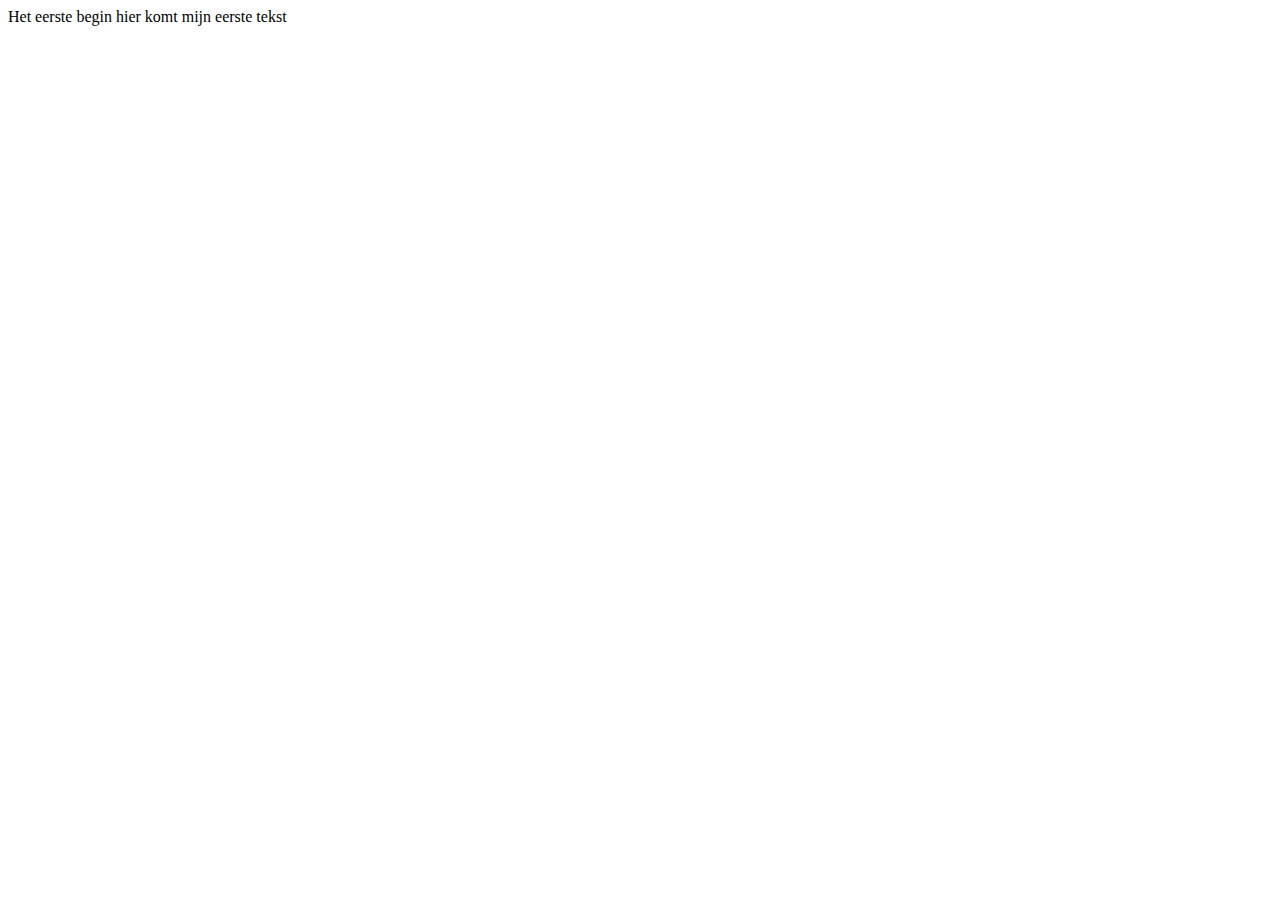
==== index.html @ f037afeb "sportcars" ====
<!DOCTYPE html> <!--dit is de homepage van mijn site-->
<html> <!--dit is het html-element-->
    <head>
        <meta charset="utf-8">
        <titel>Het eerste begin</titel>
    </head>
    <body>
        hier komt mijn eerste tekst
    </body>
</html>
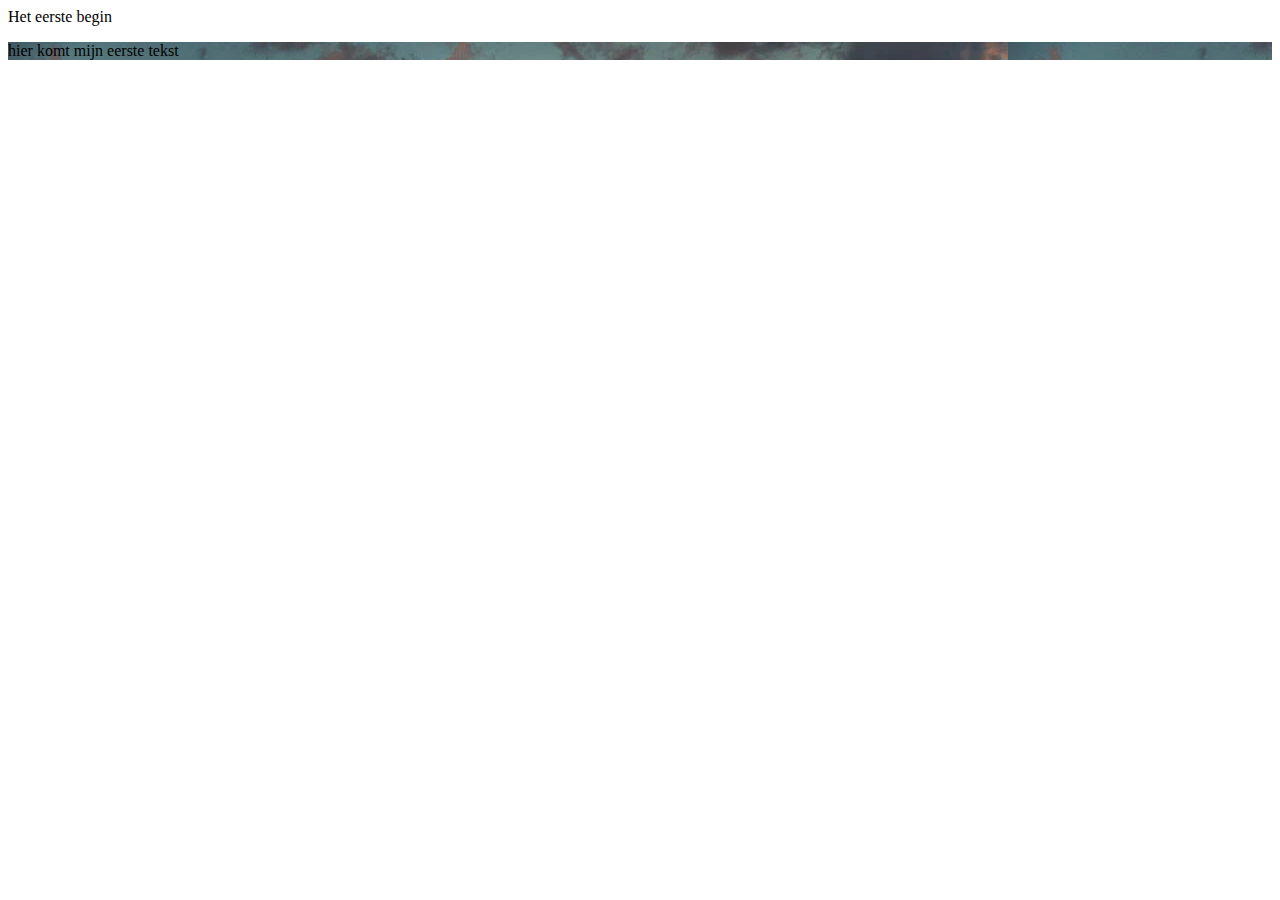
==== commit 3ded38fb: "Update index.html" ====
--- a/index.html
+++ b/index.html
@@ -6,7 +6,12 @@
         <titel>Het eerste begin</titel>
     </head>
     <body>
-        hier komt mijn eerste tekst
+        <div id="main "style="background-image: url('auto.webp');">
+
+        <p>
+            hier komt mijn eerste tekst
+        </p>
+        </div>
     </body>
 </html>
 
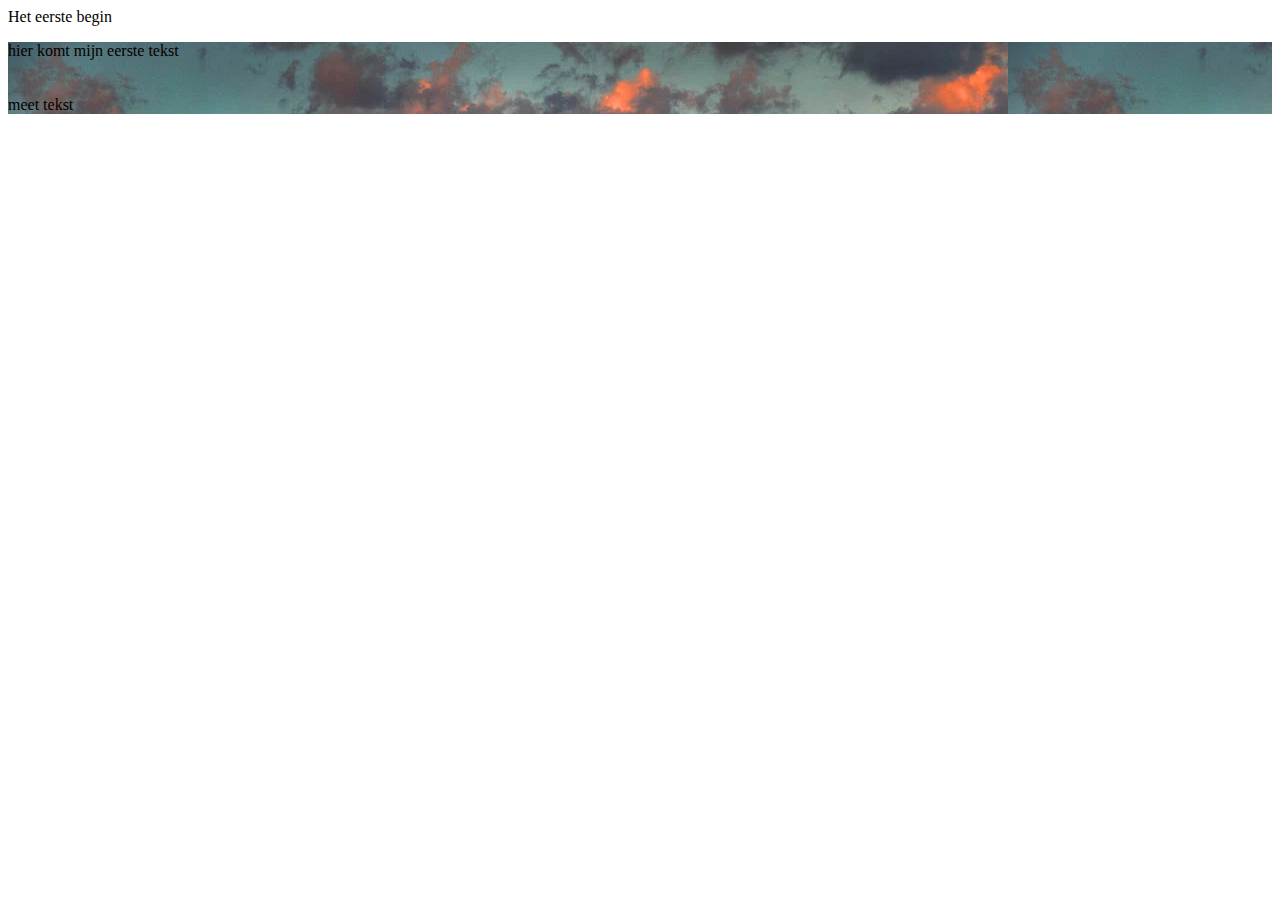
==== commit ed444468: "Update index.html" ====
--- a/index.html
+++ b/index.html
@@ -10,6 +10,10 @@
 
         <p>
             hier komt mijn eerste tekst
+        </br>
+        </br>
+        </br>
+            meet tekst
         </p>
         </div>
     </body>
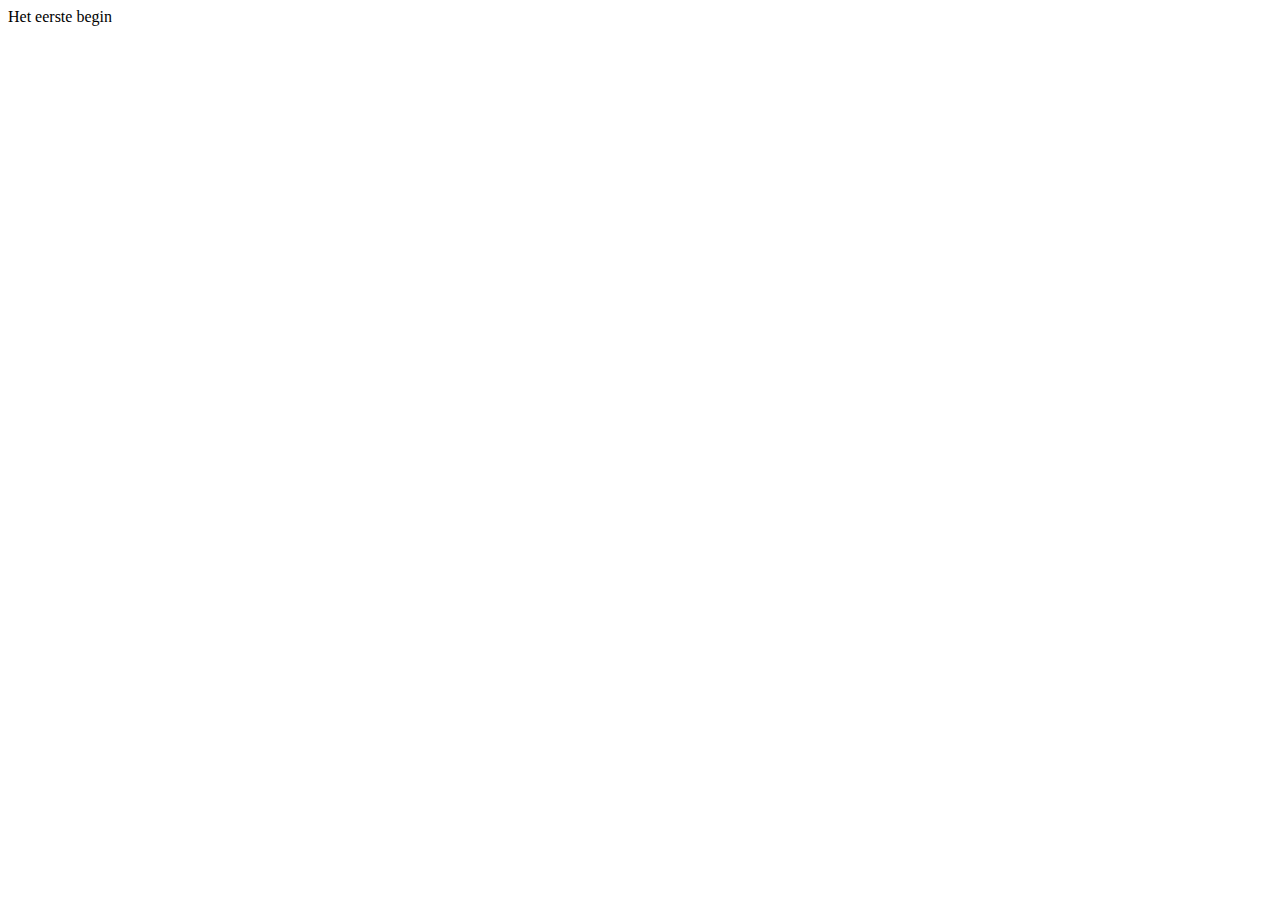
==== commit 2f9ef1c7: "Update index.html" ====
--- a/index.html
+++ b/index.html
@@ -5,9 +5,8 @@
         <meta charset="utf-8">
         <titel>Het eerste begin</titel>
     </head>
-    <body>
-        <div id="main "style="background-image: url('auto.webp');">
-
+    <body "style="background-image: url('auto.webp');">
+        <div id="main >
         <p>
             hier komt mijn eerste tekst
         </br>
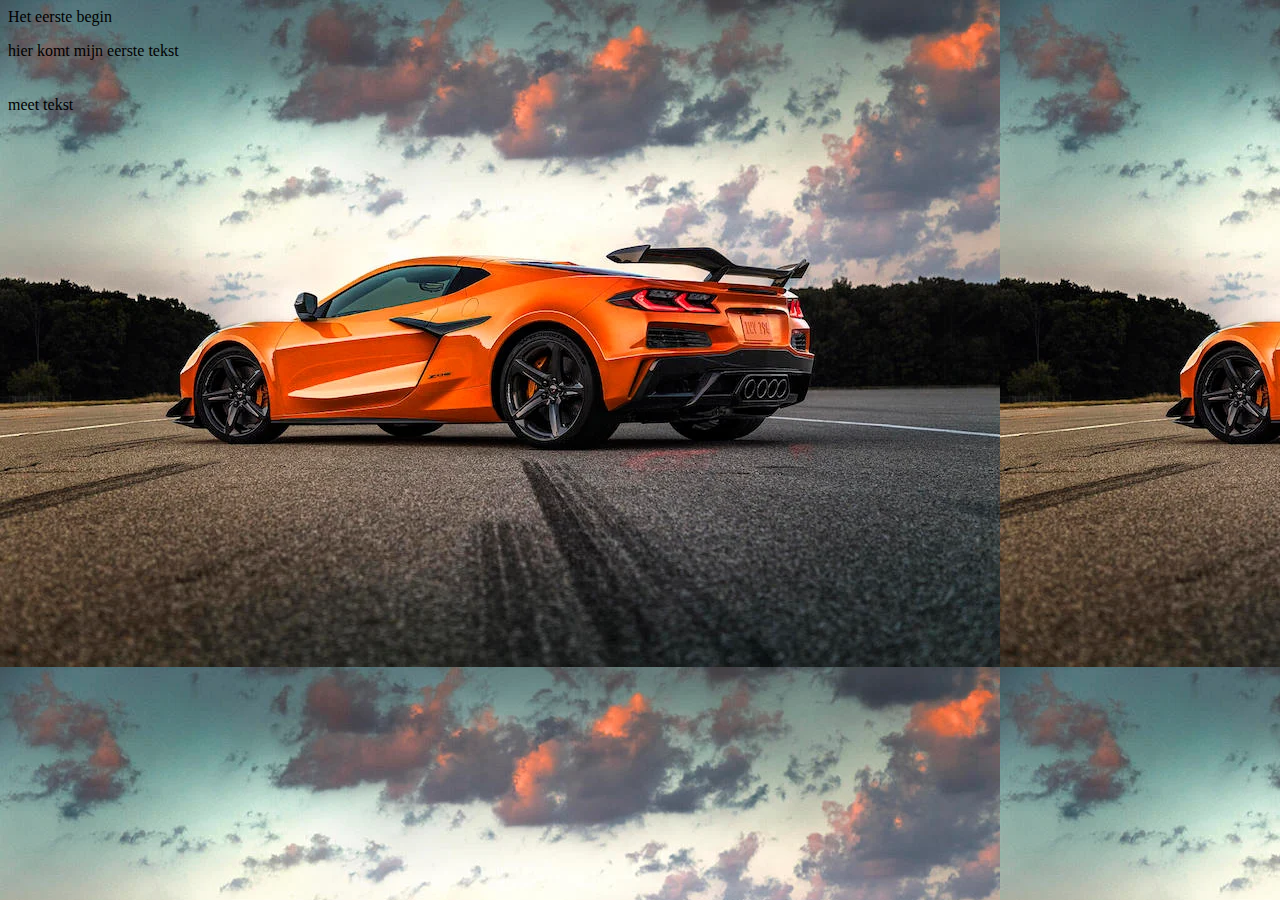
==== commit 6f65a5ca: "Update index.html" ====
--- a/index.html
+++ b/index.html
@@ -5,8 +5,8 @@
         <meta charset="utf-8">
         <titel>Het eerste begin</titel>
     </head>
-    <body "style="background-image: url('auto.webp');">
-        <div id="main >
+    <body style="background-image: url('auto.webp');">
+        <div id="main" >
         <p>
             hier komt mijn eerste tekst
         </br>
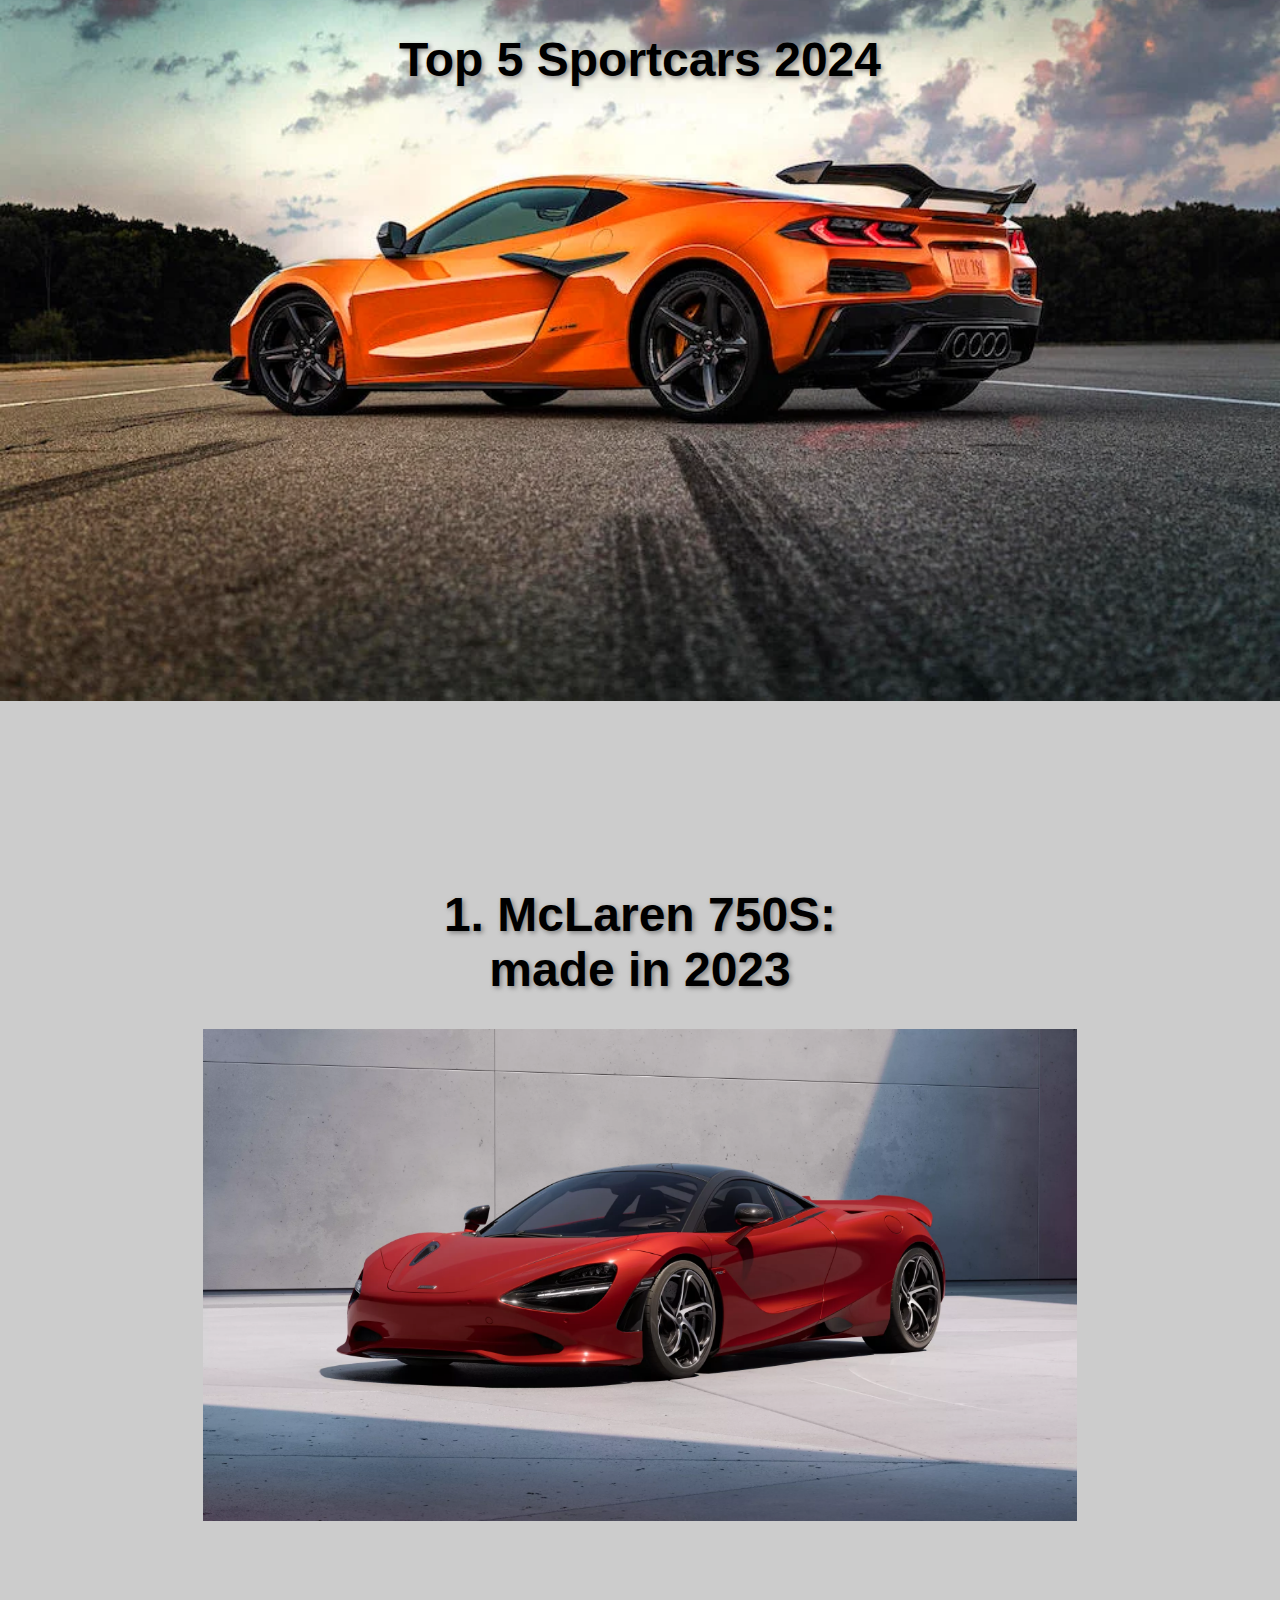
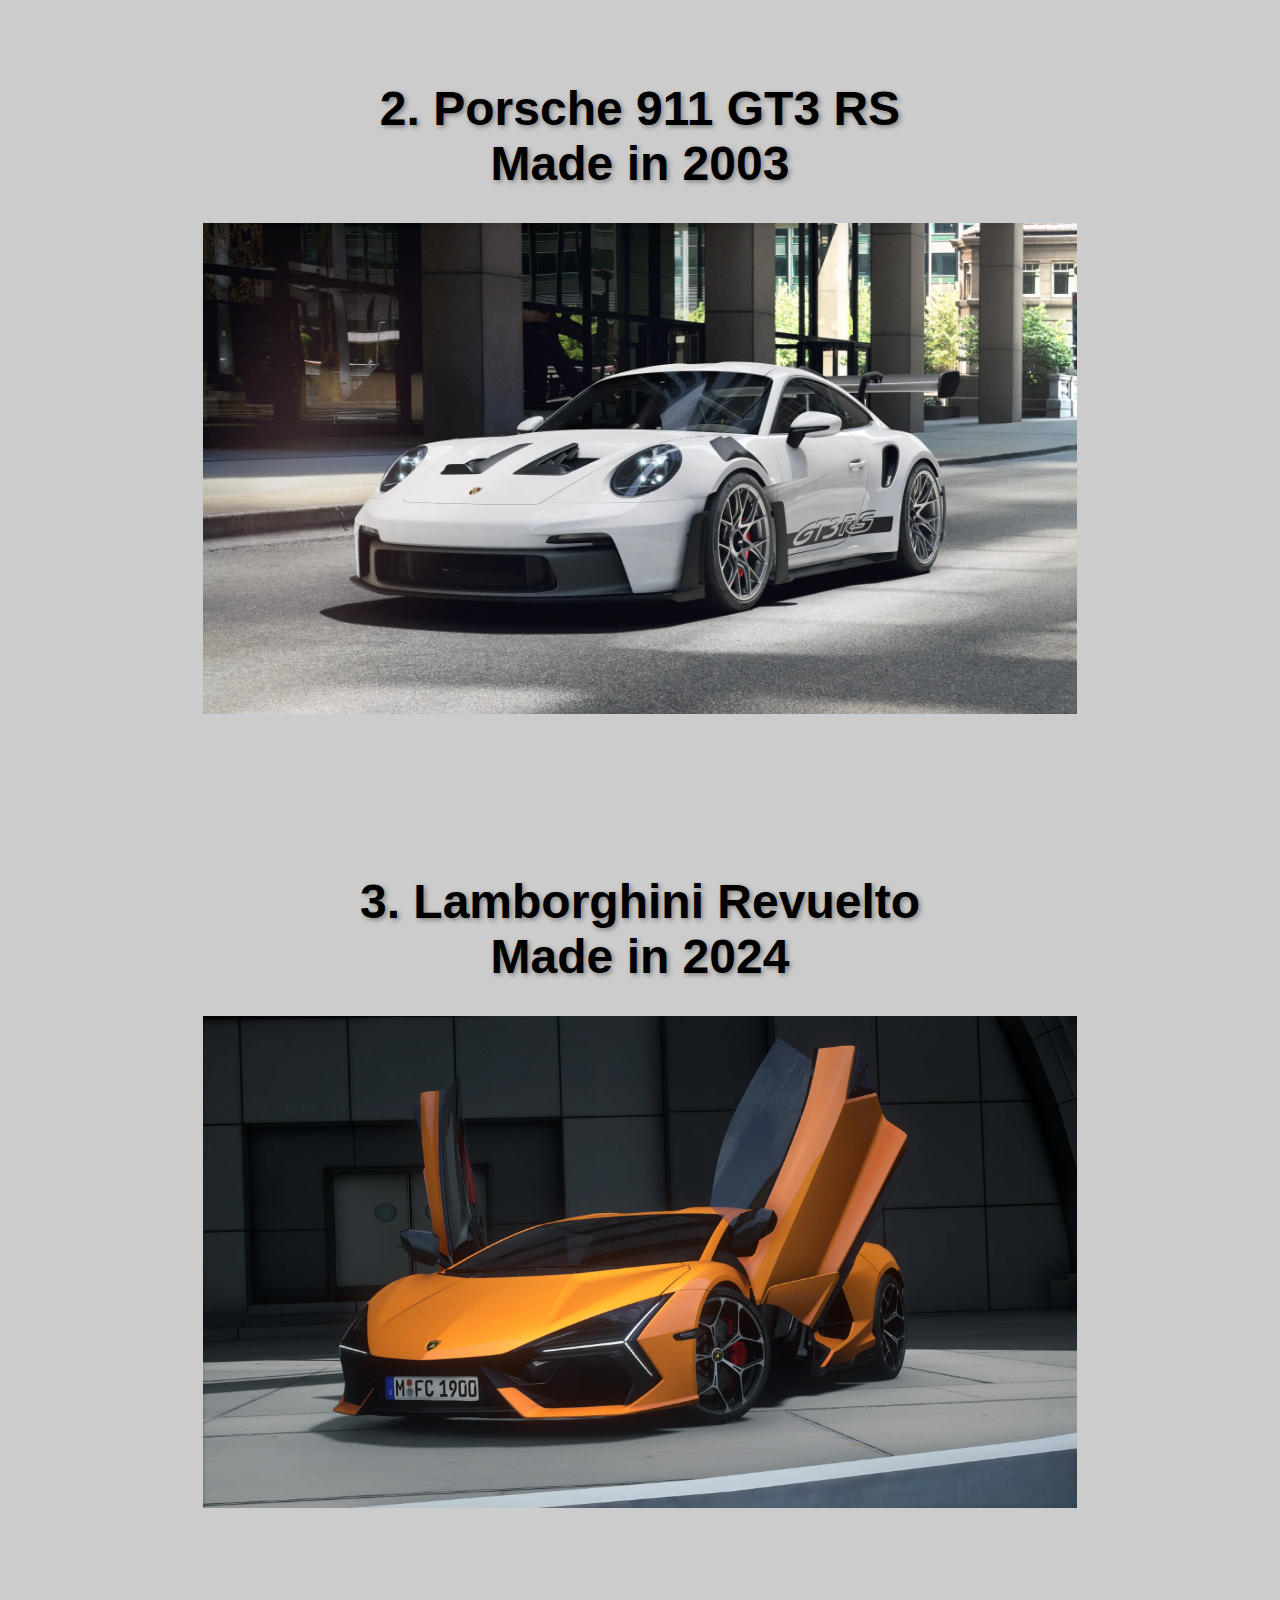
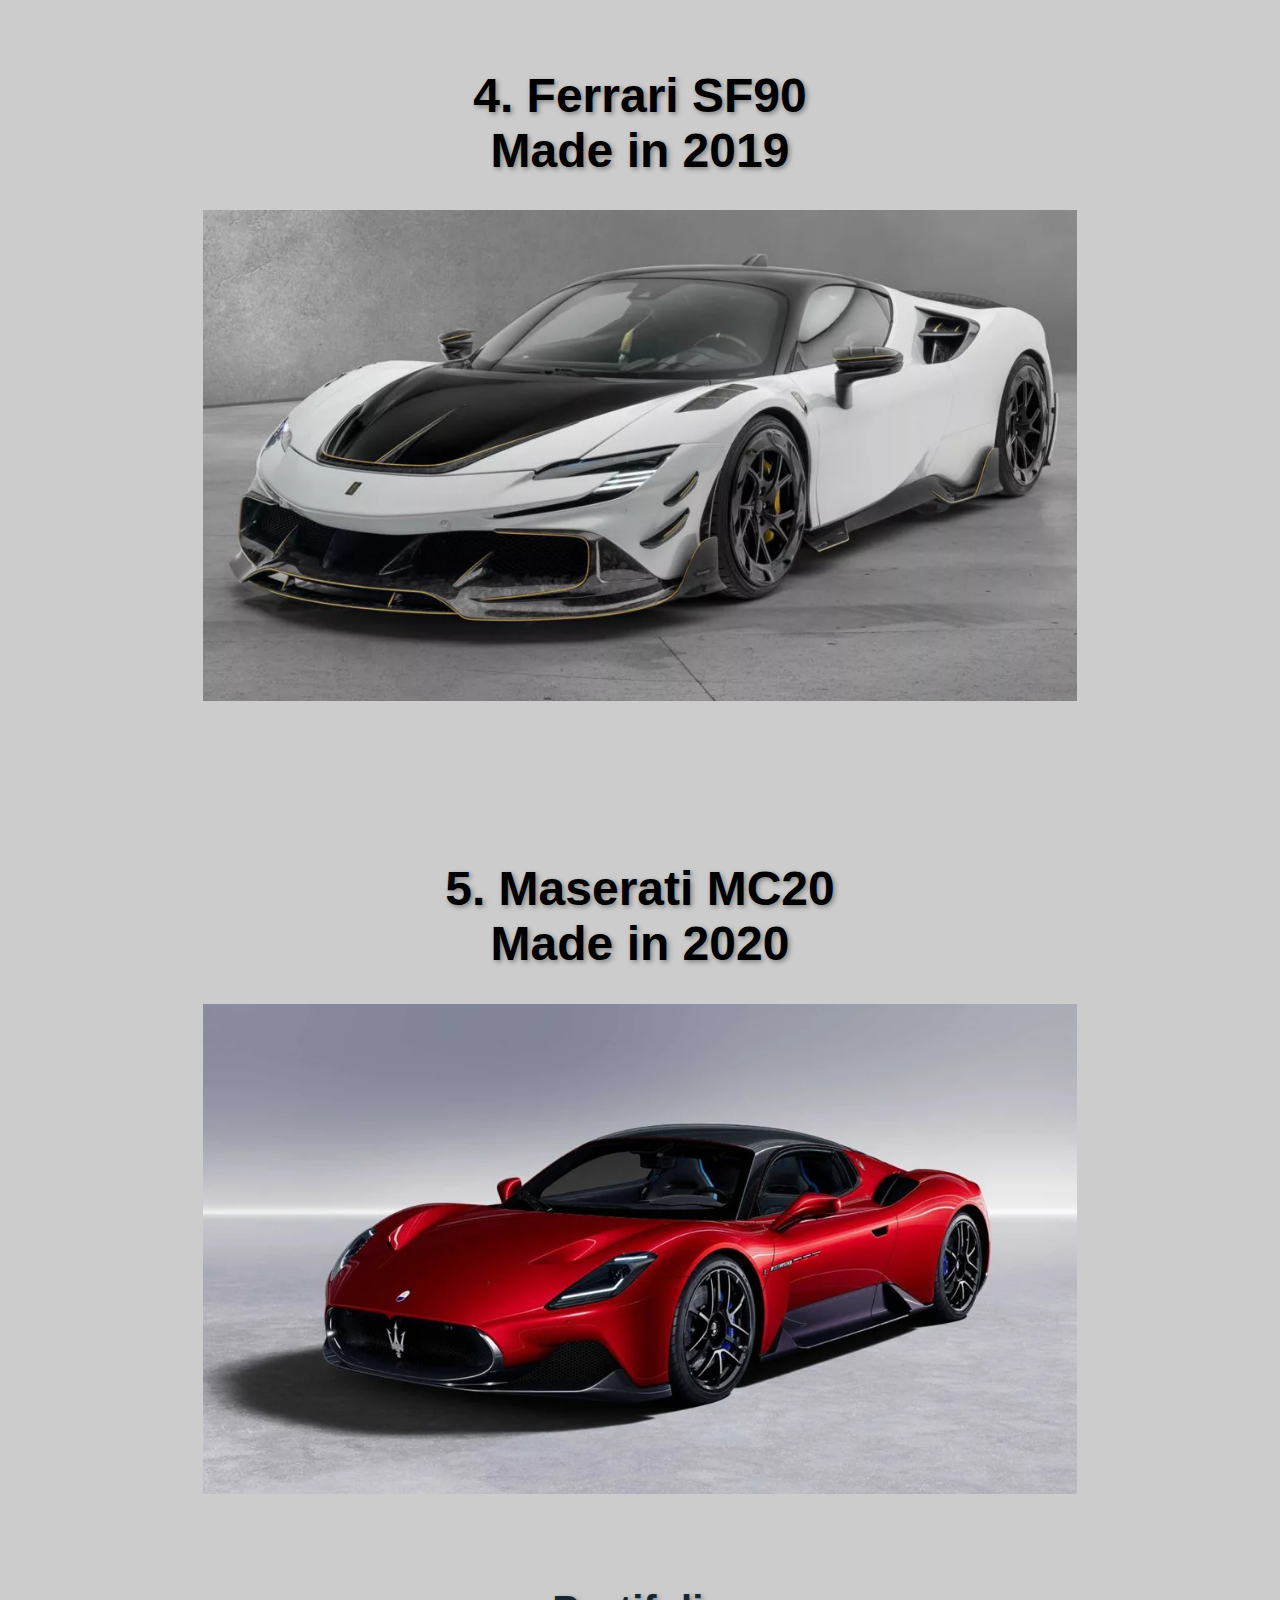
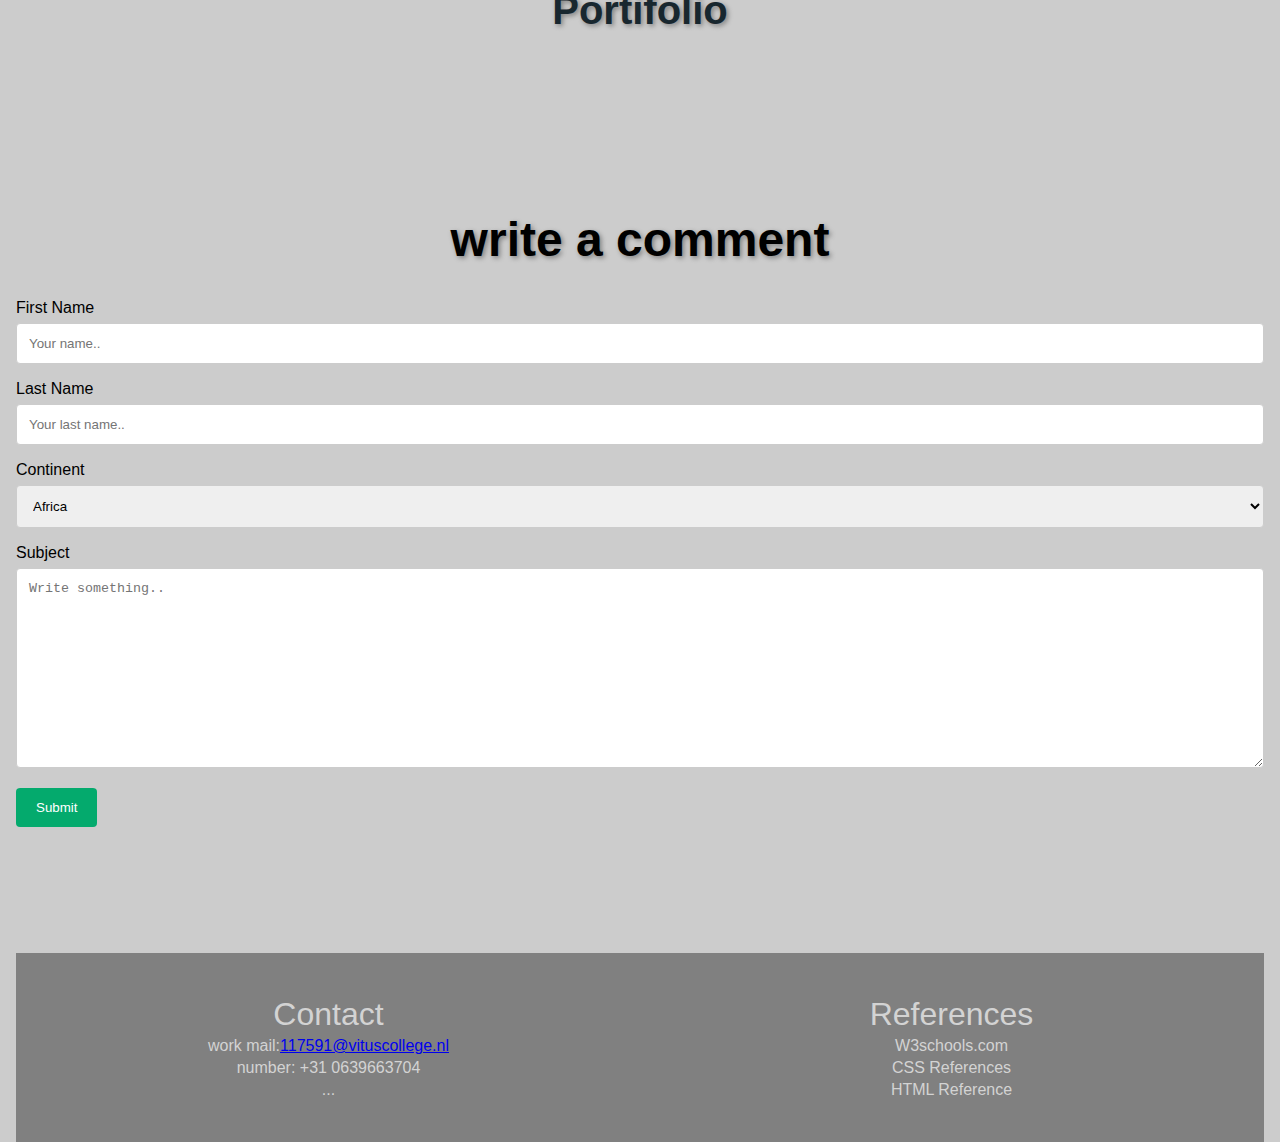
==== commit 983e8e9d: "Add files via upload" ====
--- a/index.html
+++ b/index.html
@@ -3,31 +3,107 @@
 <html> <!--dit is het html-element-->
     <head>
         <meta charset="utf-8">
-        <titel>Het eerste begin</titel>
+        <link rel="stylesheet" href="style/style.css">
     </head>
-    <body style="background-image: url('auto.webp');">
-        <div id="main" >
-        <p>
-            hier komt mijn eerste tekst
-        </br>
-        </br>
-        </br>
-            meet tekst
-        </p>
-        </div>
+    <body class="hero-image" >
+		<h1>Top 5 Sportcars 2024</h1>
+		<p class="spacer">
+		</p>
+        <h1>1. McLaren 750S:
+		<br>
+		made in 2023</h1>
+		<p>
+		   <a href="pagina2.html">
+           <img class="page-image" src="resources/auto2.webp" alt="McLaren 750s">
+		   </a>
+		</p> 
     </body>
-</html>
+	<p class="spacer2">
+	</p>
+	<h1>2. Porsche 911 GT3 RS <br> Made in 2003</h1>
+	<p>
+		   <a href="pagina3.html">
+           <img class="page-image" src="resources/auto3.webp" alt="Porsche GT3 RS">
+		   </a>
+		</p>
+<p class="spacer3">
+	</p>		
+	<h1>3. Lamborghini Revuelto <br> Made in 2024</h1>
+	<p>
+		   <a href="pagina4.html">
+           <img class="page-image" src="resources/auto4.webp" alt="lamborghini revuelto">
+		   </a>
+		</p> 
+<p class="spacer4">
+	</p>		
+	<h1>4. Ferrari SF90<br> Made in 2019</h1>
+	<p>
+		   <a href="pagina5.html">
+           <img class="page-image" src="resources/auto5.webp" alt="lamborghini revuelto">
+		   </a>
+		   <p class="spacer4">
+	</p>		
+	<h1>5. Maserati MC20<br> Made in 2020</h1>
+	<p>
+	<a href="pagina6.html">
+           <img class="page-image" src="resources/auto8.webp" alt="lamborghini revuelto">
+		   </a>
+		   <p>
+		   <a href="pagina7.html"><h6>Portifolio</h6>
+		   </a>
+		   </p>
+    </a>
+<br>
+<br>
+<br>
+<h1>write a comment</h1
+<div class="container">
+  <form action="action_page.php">
 
+    <label for="fname">First Name</label>
+    <input type="text" id="fname" name="firstname" placeholder="Your name..">
 
-    
+    <label for="lname">Last Name</label>
+    <input type="text" id="lname" name="lastname" placeholder="Your last name..">
 
-    
+    <label for="country">Continent</label>
+    <select id="country" name="country">
+	  <option value="africa">Africa</option>
+	  <option value="antarctica">Antarctica</option>
+      <option value="asia">Asia</option>
+      <option value="europe">Europe</option>
+	  <option value="north america">North America</option>
+	  <option value="south-america">South-America</option>
+      <option value="oceania">Oceania</option>
+    </select>
 
+    <label for="subject">Subject</label>
+    <textarea id="subject" name="subject" placeholder="Write something.." style="height:200px"></textarea>
+  </form>
+</div>
+<a href="pagina9.html"><input type="submit" value="Submit">
+</a>
+<br><br><br><br><br><br><br><br>
 
-
-
-
-
-
-
-  
+<div class="footer">
+<p>
+<table>
+<tr class="biggie">
+<td>Contact</td>
+<td>References</td>
+</tr>
+<tr>
+<td>work mail:<a href="mailto:117591@vituscollege.nl">117591@vituscollege.nl </a></td>
+<td>W3schools.com</td>
+</tr>
+<tr>
+<td>number: +31 0639663704</td>
+<td>CSS References</td>
+</tr>
+<tr>
+<td>...</td>
+<td>HTML Reference</td>
+</tr>
+</table>
+</p>
+</div>
--- a/style/style.css
+++ b/style/style.css
@@ -0,0 +1,363 @@
+
+
+body {
+  margin: 1em;
+  font-family: Arial, Helvetica, sans-serif;
+  background-color: #cccccc;
+}
+
+.hero-image {
+  background-image: url("../resources/auto.webp"); /* The image used */
+  background-color: #cccccc; /* Used if the image is unavailable */
+  height: 500px; /* You must set a specified height */
+  background-position: center; /* Center the image */
+  background-repeat: no-repeat; /* Do not repeat the image */
+  background-size: cover; /* Resize the background image to cover the entire container */
+}
+
+.page-image {
+  
+  display: block;
+  margin-left: auto;
+  margin-right: auto;
+  width:	70%;
+}
+.page-image:hover {
+	box-shadow:0 16px 16px 0 rgba(0,0,0,2);
+}
+
+h1 {
+background: #;
+margin-left: center;
+text-align: center;
+font-size: 3em;
+text-shadow: 2px 2px 5px Gray;
+}
+
+h2 {
+background: #;
+text-align: center;
+font-size: 2.5em;
+}
+h6 {
+background: #;
+text-align: center;
+font-size: 2.5em;
+text-shadow: 2px 2px 5px Gray;
+}
+.spacer {
+	margin-bottom: 50em;
+}
+.stukje-tekst {
+ margin-left: 15%;
+ margin-right: 15%;
+ border-color: #ff0000;
+ border-style: groove;
+ border-radius: 8px;
+ padding: 20px;
+}
+.stukje-tekst5 {
+ margin-left: 15%;
+ margin-right: 15%;
+ border-color: #ff0000;
+ border-style: groove;
+ border-radius: 8px;
+ padding: 20px;
+}
+h3 {
+	background: #;
+text-align: center;
+image-align: center;
+font-size: 2.5em;
+text-shadow: 2px 2px 5px Gray;
+}
+.spacer2 {
+	margin-bottom: 10em;
+}
+h4 {
+		background: #;
+text-align: center;
+image-align: center;
+color:lightgray;
+font-size: 1em;
+}
+h5 {
+		background: #;
+text-align: center;
+image-align: center;
+font-size: 2.5em;
+text-shadow: 2px 2px 5px Gray;
+}
+.spacer3 {
+	margin-bottom: 10em;
+}
+
+.stukje-tekst2 {
+ margin-left: 15%;
+ margin-right: 15%;
+ border-color: gray;
+ border-style: groove;
+ border-radius: 8px;
+ padding: 20px;
+}
+.page-image2 {
+  display: block;
+  margin-left: auto;
+  margin-right: auto;
+  width:	70%;
+}
+.page-image3 {
+  display: block;
+  margin-left: auto;
+  margin-right: auto;
+  width:	70%;
+}
+.stukje-tekst3 {
+ margin-left: 15%;
+ margin-right: 15%;
+ border-color: #ffa500;
+ border-style: groove;
+ border-radius: 8px;
+ padding: 20px;
+}
+.page-image4 {
+  display: block;
+  margin-left: auto;
+  margin-right: auto;
+  width:	70%;
+}
+.stukje-tekst4 {
+ margin-left: 15%;
+ margin-right: 15%;
+ border-color: gray;
+ border-style: groove;
+ border-radius: 8px;
+ padding: 20px;
+}
+.spacer4 {
+	margin-bottom: 10em;
+}
+.stukje-tekst6 {
+ margin-left: 15%;
+ margin-right: 15%;
+ border-color: #000000;
+ border-radius: 8px;
+ color: black;
+ border-style: groove;
+ padding: 20px;
+}
+.stukje-tekst7 {
+ margin-left: 15%;
+ margin-right: 15%;
+ border-color: #000000;
+ border-radius: 8px;
+ color: black;
+ border-style: groove;
+ padding: 20px;
+}
+.page-image5 {
+	display: block;
+  margin-left: auto;
+  margin-right: auto;
+  width:	50%;
+}
+
+h3
+a {
+  box-shadow: inset 0 0 0 0 #54b3d6;
+  color: #54b3d6;
+  padding: 0 .50rem;
+  margin: 0 -.50rem;
+  transition: color .6s ease-in-out, box-shadow .6s ease-in-out;
+}
+h3
+a:hover {
+  color: #fff;
+  box-shadow: inset 400px 0 0 0 #54b3d6;;
+}
+
+/* Presentational styles */
+h3
+a {
+  color: #54b3d6;
+  font-family: 'Poppins', sans-serif;
+  font-size: 27px;
+  font-weight: 700;
+  line-height: 2.5;
+  text-decoration: none;
+}
+h3
+body {
+  display: grid;
+  height: 100vh;
+}
+h3
+{
+margin-top: -6%
+}	
+h4
+a {
+  box-shadow: inset 0 0 0 0 #54b3d6;
+  color: #54b3d6;
+  padding: 0 .50rem;
+  margin: 0 -.50rem;
+  transition: color .6s ease-in-out, box-shadow .6s ease-in-out;
+}
+h4
+a:hover {
+  color: #fff;
+  box-shadow: inset 400px 0 0 0 #54b3d6;;
+}
+
+/* Presentational styles */
+h4
+a {
+  color: #54b3d6;
+  font-family: 'Poppins', sans-serif;
+  font-size: 27px;
+  font-weight: 700;
+  line-height: 2.5;
+  text-decoration: none;
+}
+h4
+body {
+  display: grid;
+  height: 100vh;
+}
+h4
+{
+margin-top: -6%
+}
+h5
+a {
+  box-shadow: inset 0 0 0 0 #54b3d6;
+  color: #54b3d6;
+  padding: 0 .50rem;
+  margin: 0 -.50rem;
+  transition: color .6s ease-in-out, box-shadow .6s ease-in-out;
+}
+h5
+a:hover {
+  color: #fff;
+  box-shadow: inset 400px 0 0 0 #54b3d6;;
+}
+
+/* Presentational styles */
+h5
+a {
+  color: #54b3d6;
+  font-family: 'Poppins', sans-serif;
+  font-size: 27px;
+  font-weight: 700;
+  line-height: 2.5;
+  text-decoration: none;
+}
+h5
+body {
+  display: grid;
+  height: 100vh;
+}
+h5
+{
+margin-top: -6%
+}
+h6
+a {
+  color: #18272F;
+  position: relative;
+  text-decoration: none;
+  margin-left: 25%;
+  
+}
+h6
+a::before {
+  content: '';
+  position: absolute;
+  width: 100%;
+  height: 4px;
+  border-radius: 4px;
+  background-color: #18272F;
+  bottom: 0;
+  left: 0;
+  transform-origin: right;
+  transform: scaleX(0);
+  transition: transform .3s ease-in-out;
+}
+h6
+a:hover::before {
+  transform-origin: left;
+  transform: scaleX(1);
+}
+h6
+/* Presentational Styles */
+body {
+  display: grid;
+  font-family: 'Poppins', sans-serif;
+  font-size: 27px;
+  font-weight: 700;
+  height: 100vh;
+}
+/* Style inputs with type="text", select elements and textareas */
+input[type=text], select, textarea {
+  width: 100%; /* Full width */
+  padding: 12px; /* Some padding */ 
+  border: 1px solid #ccc; /* Gray border */
+  border-radius: 4px; /* Rounded borders */
+  box-sizing: border-box; /* Make sure that padding and width stays in place */
+  margin-top: 6px; /* Add a top margin */
+  margin-bottom: 16px; /* Bottom margin */
+  resize: vertical /* Allow the user to vertically resize the textarea (not horizontally) */
+}
+/* Style the submit button with a specific background color etc */
+input[type=submit] {
+  background-color: #04AA6D;
+  color: white;
+  padding: 12px 20px;
+  border: none;
+  border-radius: 4px;
+  cursor: pointer;
+}
+
+/* When moving the mouse over the submit button, add a darker green color */
+input[type=submit]:hover {
+  background-color: #45a049;
+}
+
+/* Add a background color and some padding around the form */
+.container {
+  border-radius: 5px;
+  background-color: #f2f2f2;
+  padding: 20px;
+}
+h6
+a {
+  color: #18272F;
+  position: relative;
+  text-decoration: none;
+  margin-left: Center;
+  margin-right: 25%;
+  }
+  h2 {
+	  color: lightgray;
+  }
+  
+  .footer {
+	padding-top: 1.5em;
+	padding-bottom: 1.5em;
+	background: gray;
+	text-align: center;
+	image-align: center;
+	color:lightgray;
+	font-size: 1em;
+  }
+  
+  table {
+	  width: 100%;
+  }
+  td {
+	  width: 50%;
+  }
+  
+  .biggie {
+	font-size: 2em;
+  }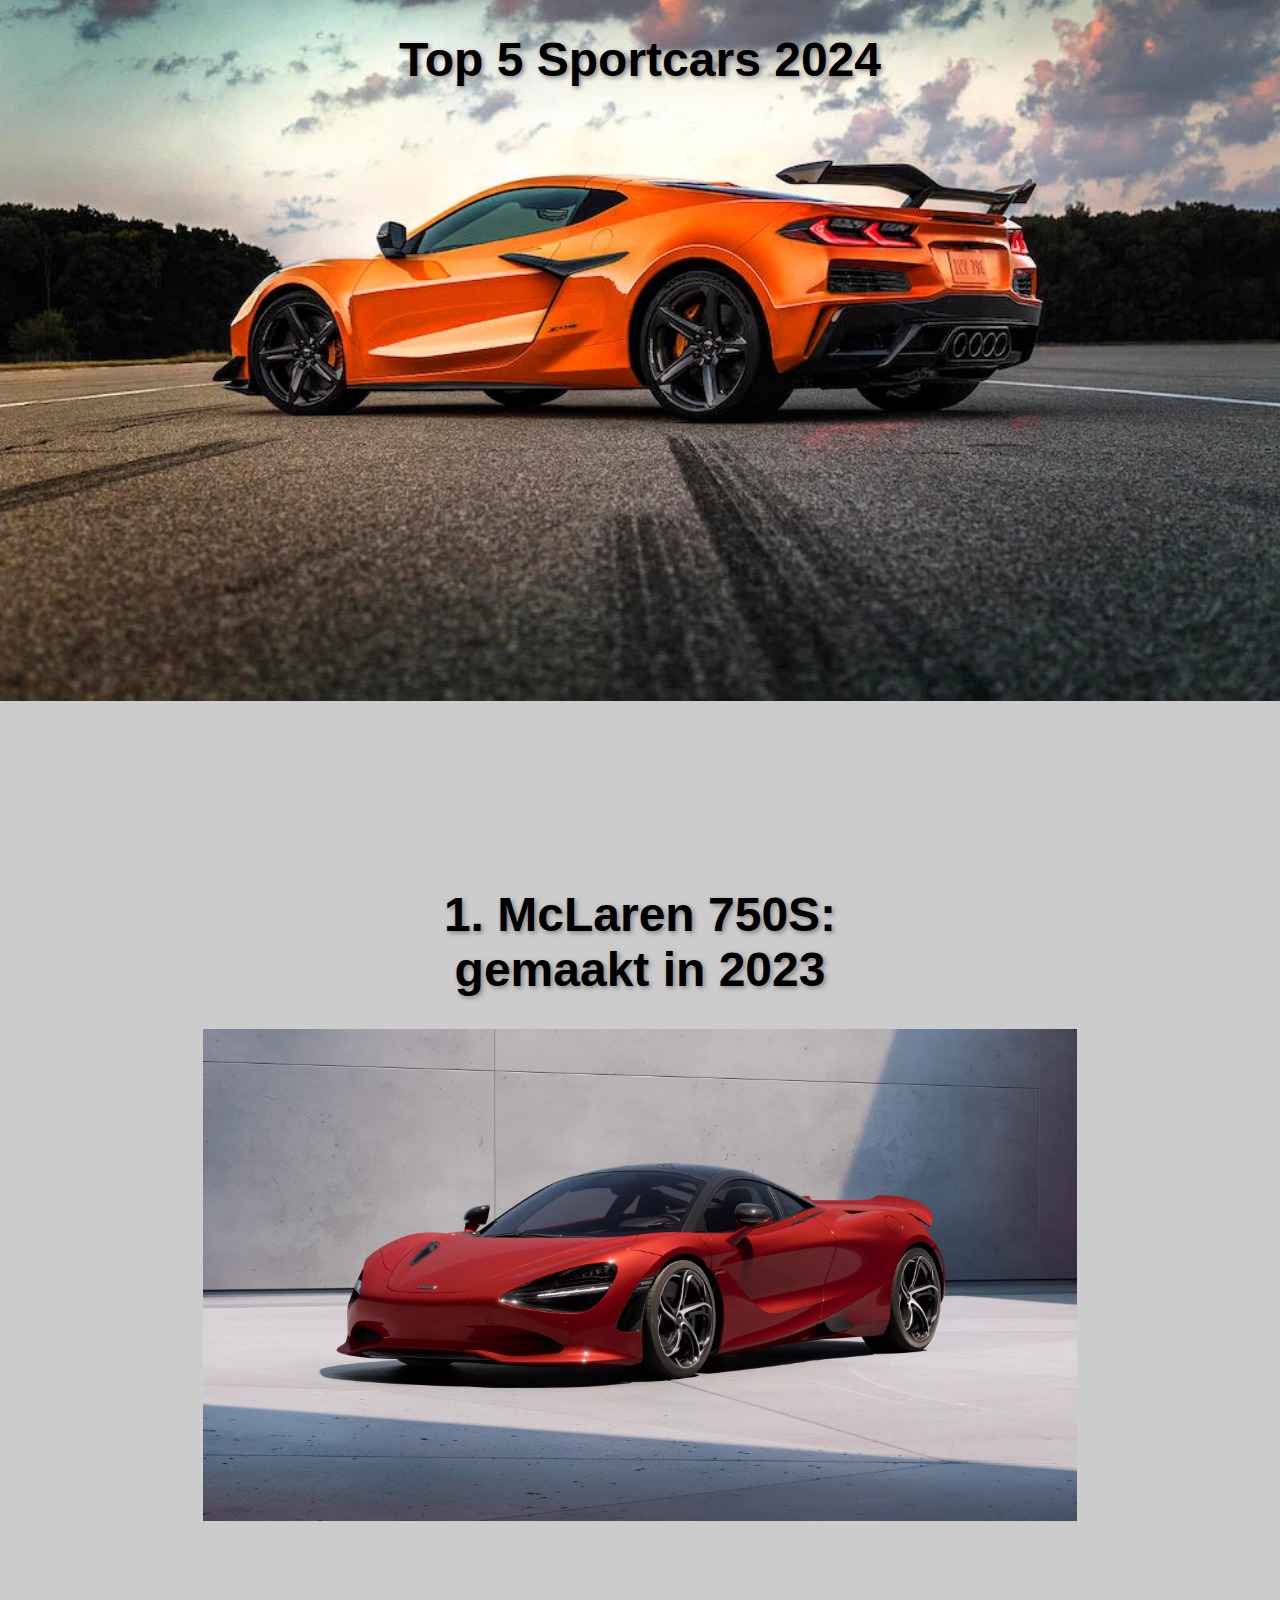
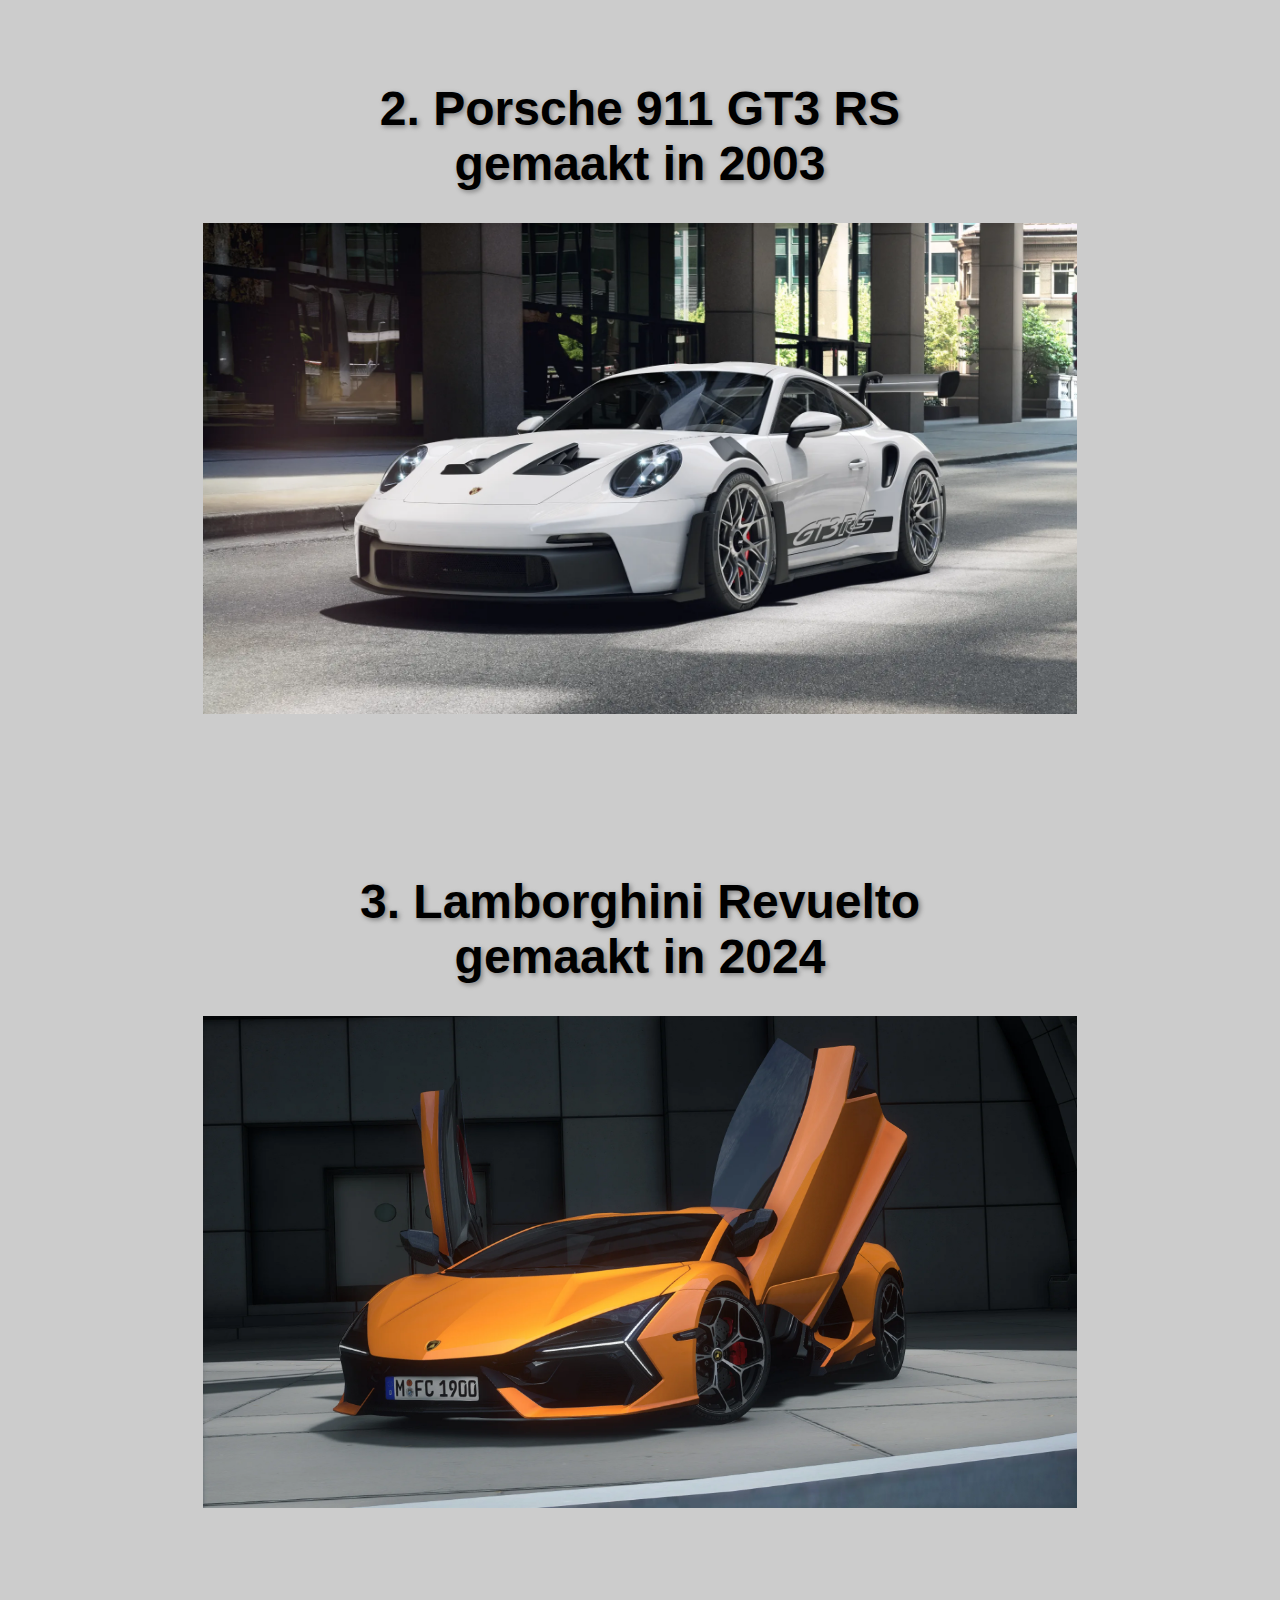
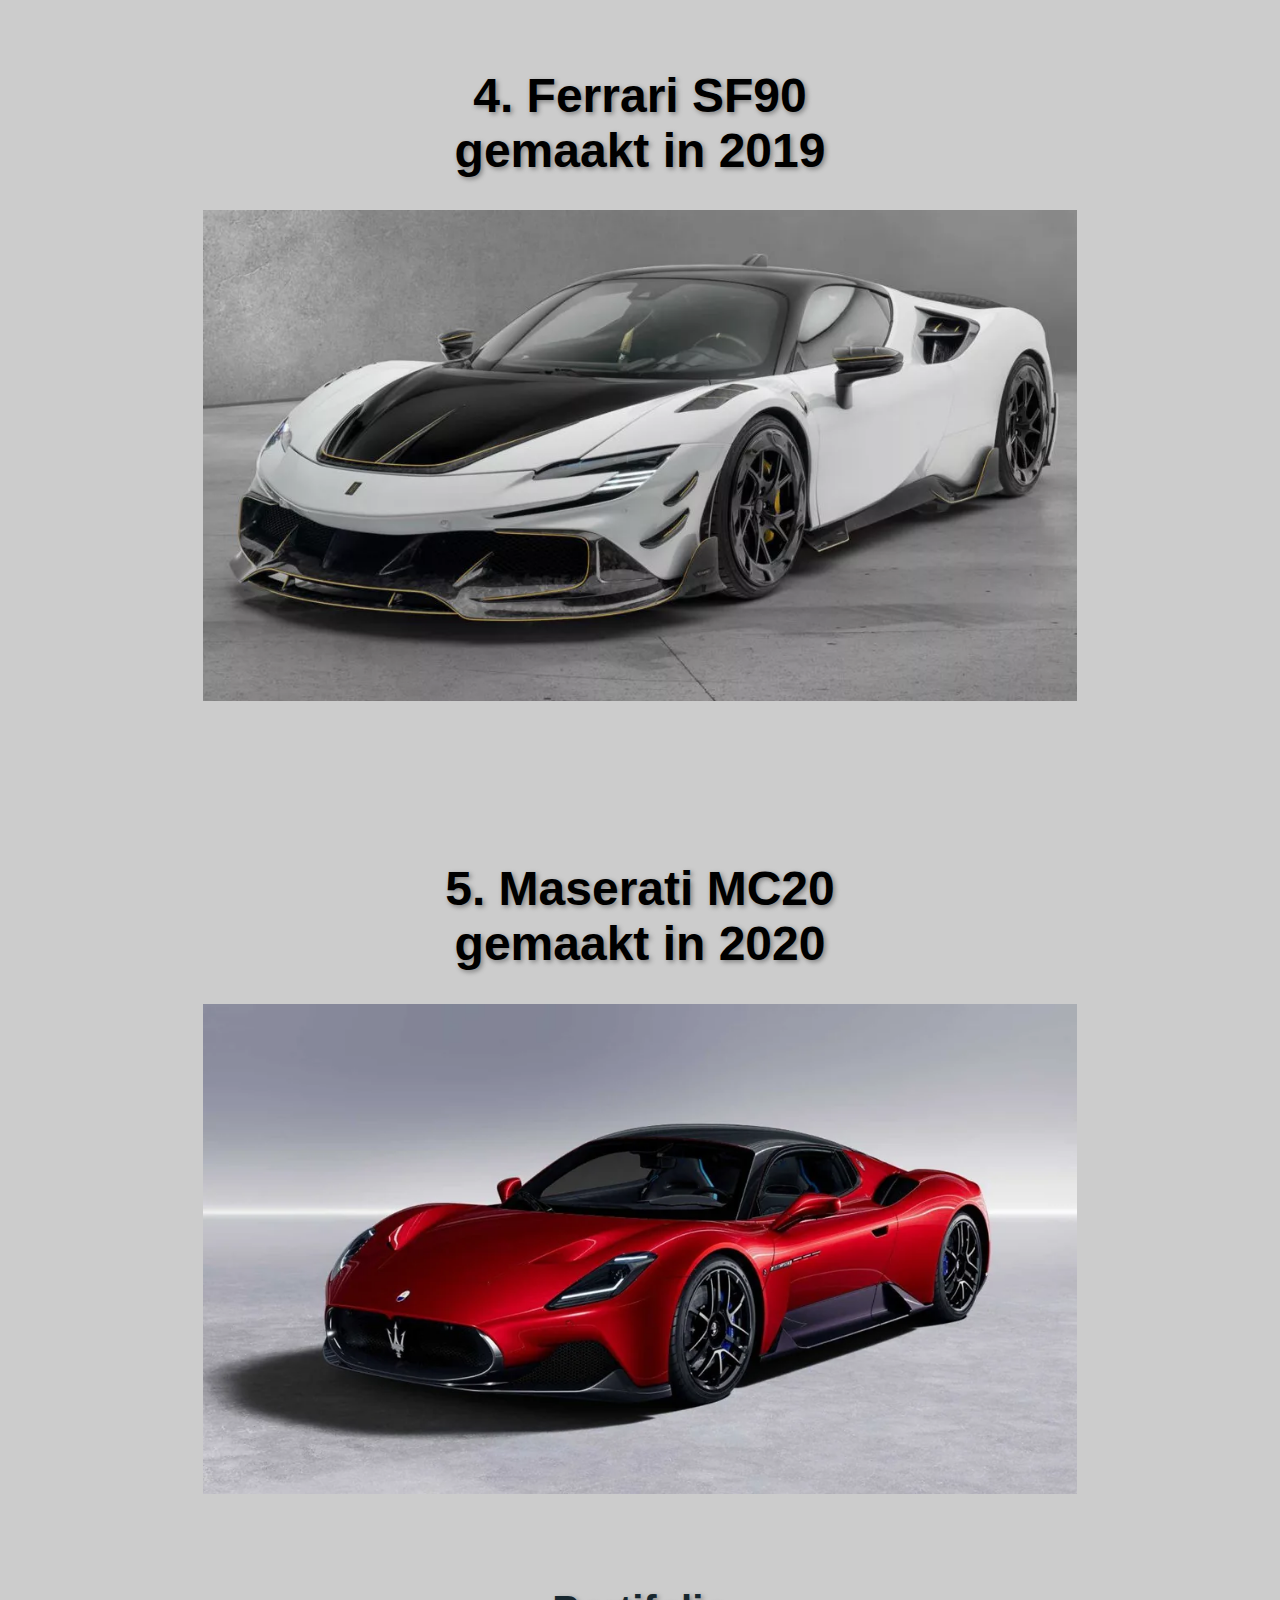
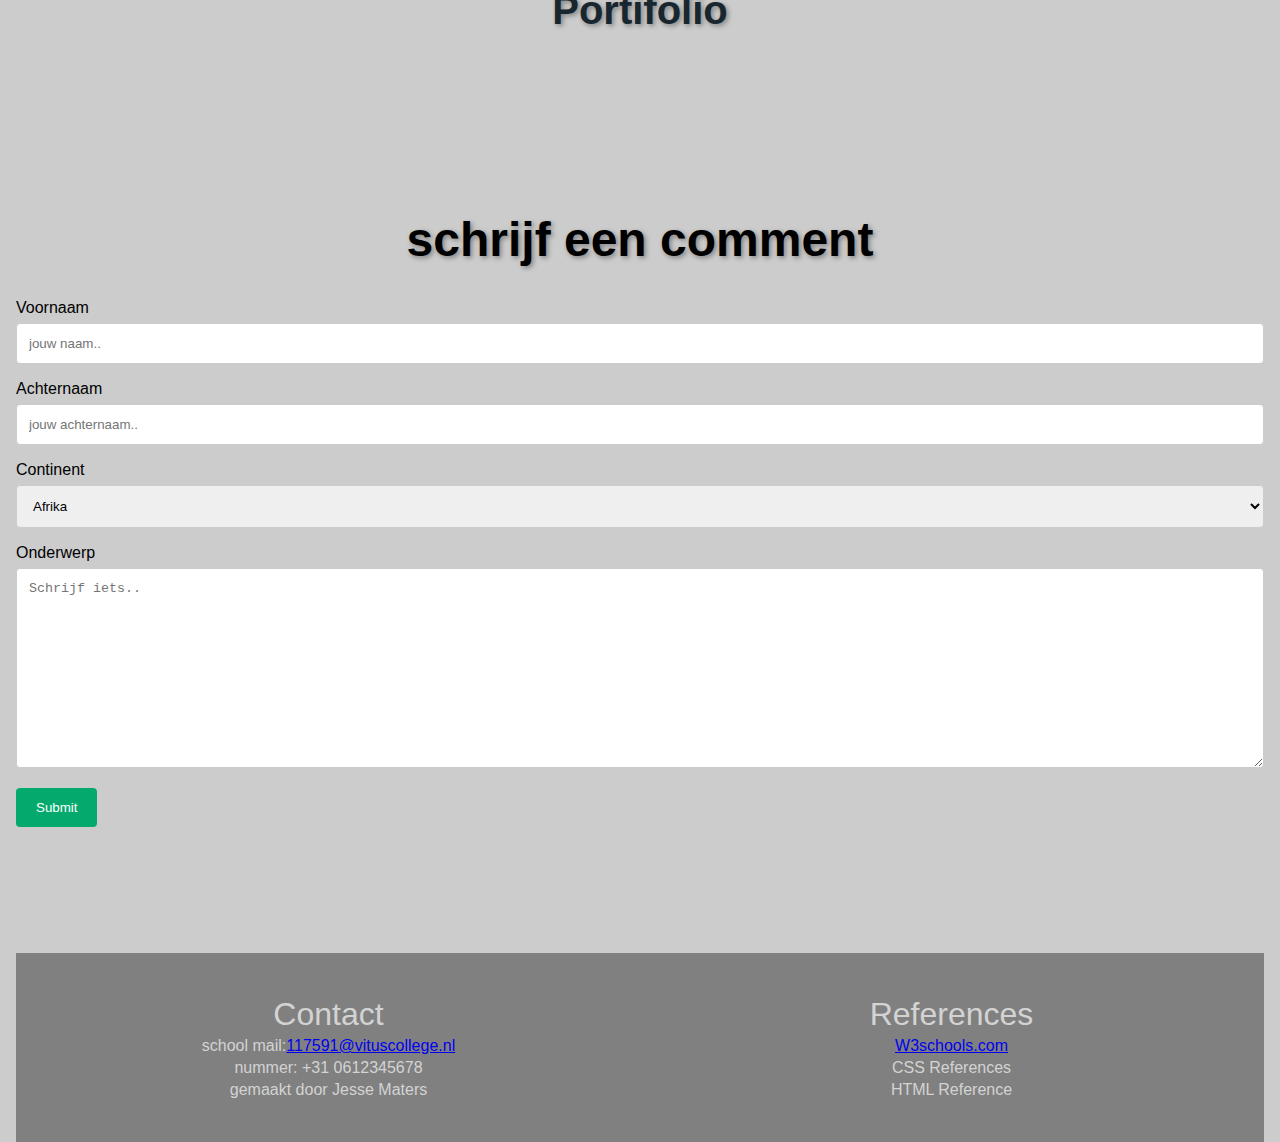
==== commit d9fcb18e: "Add files via upload" ====
--- a/index.html
+++ b/index.html
@@ -11,7 +11,7 @@
 		</p>
         <h1>1. McLaren 750S:
 		<br>
-		made in 2023</h1>
+		gemaakt in 2023</h1>
 		<p>
 		   <a href="pagina2.html">
            <img class="page-image" src="resources/auto2.webp" alt="McLaren 750s">
@@ -20,7 +20,7 @@
     </body>
 	<p class="spacer2">
 	</p>
-	<h1>2. Porsche 911 GT3 RS <br> Made in 2003</h1>
+	<h1>2. Porsche 911 GT3 RS <br> gemaakt in 2003</h1>
 	<p>
 		   <a href="pagina3.html">
            <img class="page-image" src="resources/auto3.webp" alt="Porsche GT3 RS">
@@ -28,7 +28,7 @@
 		</p>
 <p class="spacer3">
 	</p>		
-	<h1>3. Lamborghini Revuelto <br> Made in 2024</h1>
+	<h1>3. Lamborghini Revuelto <br> gemaakt in 2024</h1>
 	<p>
 		   <a href="pagina4.html">
            <img class="page-image" src="resources/auto4.webp" alt="lamborghini revuelto">
@@ -36,14 +36,14 @@
 		</p> 
 <p class="spacer4">
 	</p>		
-	<h1>4. Ferrari SF90<br> Made in 2019</h1>
+	<h1>4. Ferrari SF90<br> gemaakt in 2019</h1>
 	<p>
 		   <a href="pagina5.html">
            <img class="page-image" src="resources/auto5.webp" alt="lamborghini revuelto">
 		   </a>
 		   <p class="spacer4">
 	</p>		
-	<h1>5. Maserati MC20<br> Made in 2020</h1>
+	<h1>5. Maserati MC20<br> gemaakt in 2020</h1>
 	<p>
 	<a href="pagina6.html">
            <img class="page-image" src="resources/auto8.webp" alt="lamborghini revuelto">
@@ -56,29 +56,29 @@
 <br>
 <br>
 <br>
-<h1>write a comment</h1
+<h1>schrijf een comment</h1
 <div class="container">
   <form action="action_page.php">
 
-    <label for="fname">First Name</label>
-    <input type="text" id="fname" name="firstname" placeholder="Your name..">
+    <label for="fname">Voornaam</label>
+    <input type="text" id="fname" name="firstname" placeholder="jouw naam..">
 
-    <label for="lname">Last Name</label>
-    <input type="text" id="lname" name="lastname" placeholder="Your last name..">
+    <label for="lname">Achternaam</label>
+    <input type="text" id="lname" name="lastname" placeholder="jouw achternaam..">
 
     <label for="country">Continent</label>
     <select id="country" name="country">
-	  <option value="africa">Africa</option>
+	  <option value="afrika">Afrika</option>
 	  <option value="antarctica">Antarctica</option>
-      <option value="asia">Asia</option>
-      <option value="europe">Europe</option>
-	  <option value="north america">North America</option>
-	  <option value="south-america">South-America</option>
-      <option value="oceania">Oceania</option>
+      <option value="asië">Azië</option>
+      <option value="europa">Europa</option>
+	  <option value="noord-amerika">Noord-Amerika</option>
+	  <option value="zuid-amerika">Zuid-Amerika</option>
+      <option value="oceanië">Oceanië</option>
     </select>
 
-    <label for="subject">Subject</label>
-    <textarea id="subject" name="subject" placeholder="Write something.." style="height:200px"></textarea>
+    <label for="subject">Onderwerp</label>
+    <textarea id="subject" name="subject" placeholder="Schrijf iets.." style="height:200px"></textarea>
   </form>
 </div>
 <a href="pagina9.html"><input type="submit" value="Submit">
@@ -93,15 +93,15 @@
 <td>References</td>
 </tr>
 <tr>
-<td>work mail:<a href="mailto:117591@vituscollege.nl">117591@vituscollege.nl </a></td>
-<td>W3schools.com</td>
+<td>school mail:<a href="mailto:117591@vituscollege.nl">117591@vituscollege.nl </a></td>
+<td><a href="https://www.w3schools.com">W3schools.com </a></td>
 </tr>
 <tr>
-<td>number: +31 0639663704</td>
+<td>nummer: +31 0612345678</td>
 <td>CSS References</td>
 </tr>
 <tr>
-<td>...</td>
+<td>gemaakt door Jesse Maters</td>
 <td>HTML Reference</td>
 </tr>
 </table>
--- a/style/style.css
+++ b/style/style.css
@@ -360,4 +360,41 @@
   
   .biggie {
 	font-size: 2em;
-  }+  }
+ul {
+  list-style-type: none;
+  margin: 0;
+  padding: 0;
+  width: 25%;
+  margin-left:37.5%;
+  background-color: #c8c8c8;
+}
+
+li a {
+  display: block;
+  color: #000000;
+  padding: 8px 16px;
+  text-decoration: none;
+}
+
+/* Change the link color on hover */
+li a:hover {
+  background-color: #555;
+  color: white;
+}
+ul {
+  border: 1px solid #555;
+}
+
+li {
+  text-align: center;
+  border-bottom: 1px solid #555;
+}
+
+li:last-child {
+  border-bottom: none;
+}
+li a.active {
+  background-color: #04AA6D;
+  color: white;
+}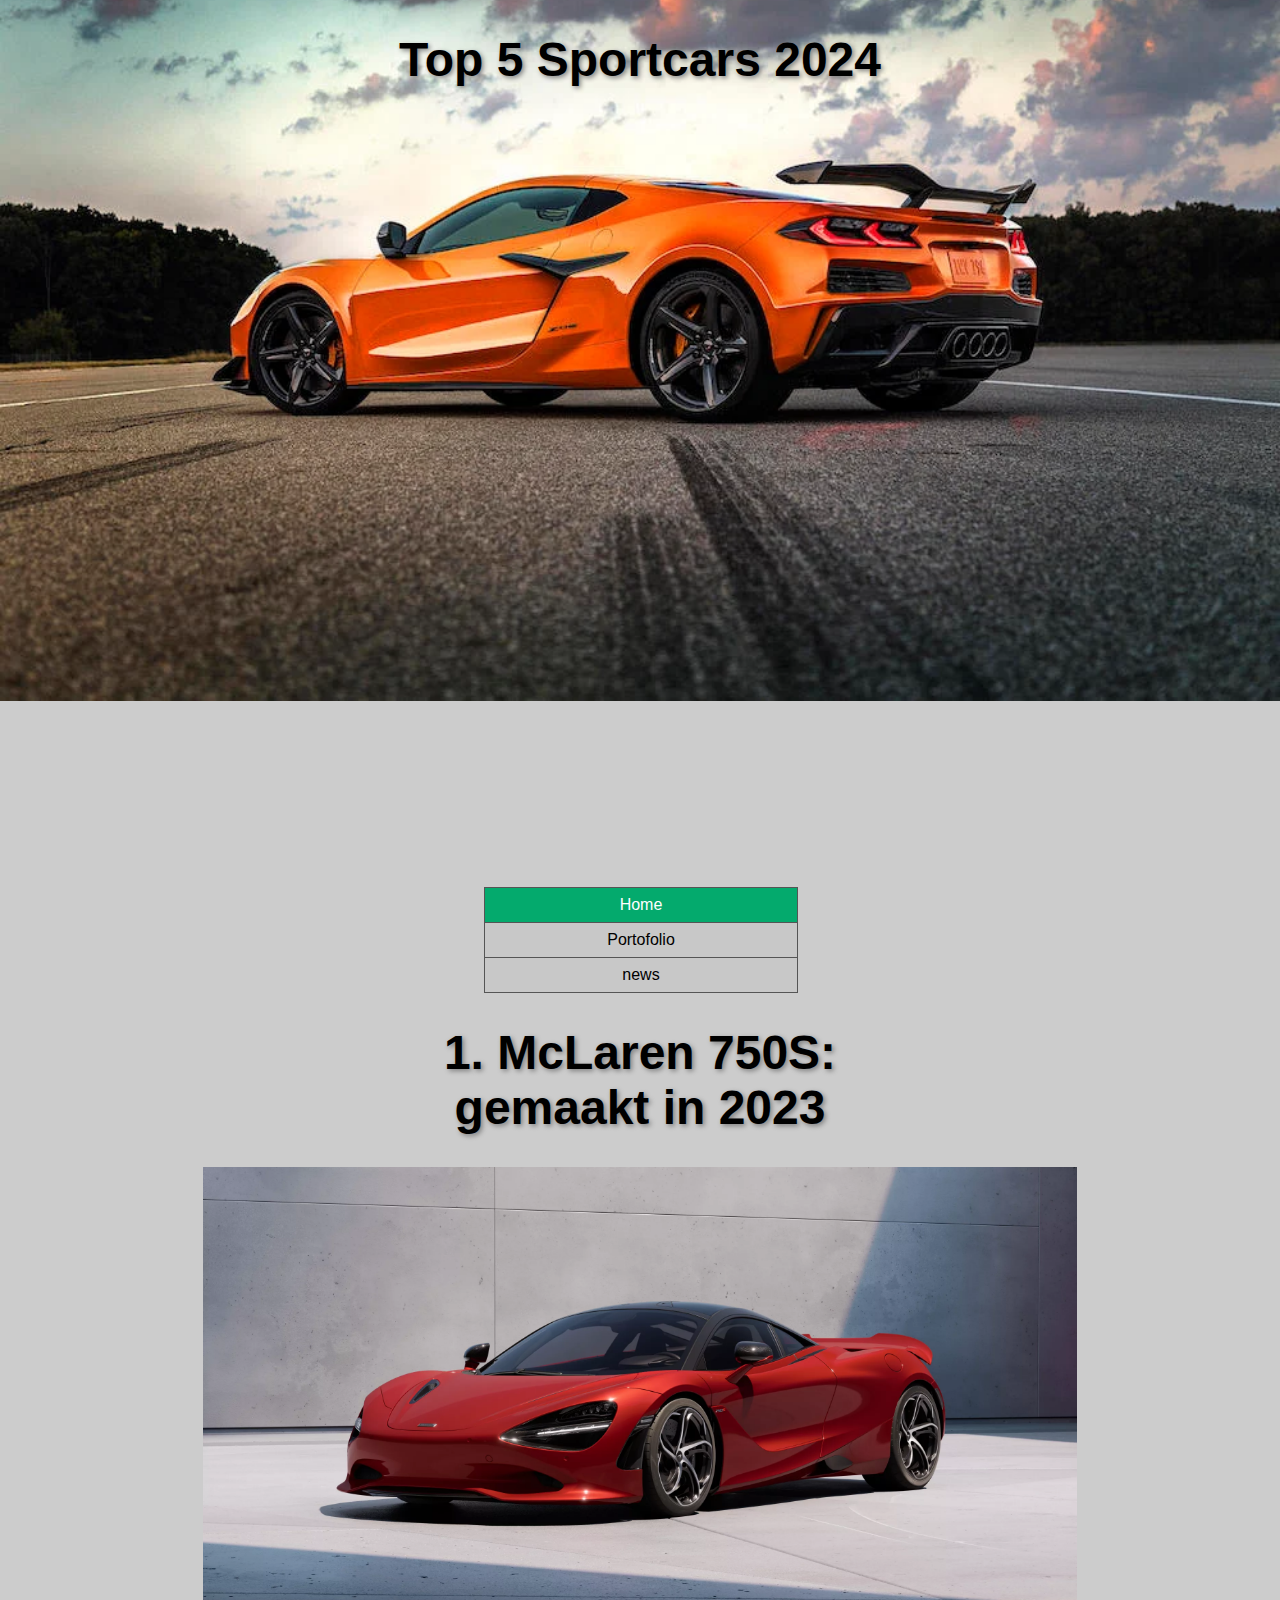
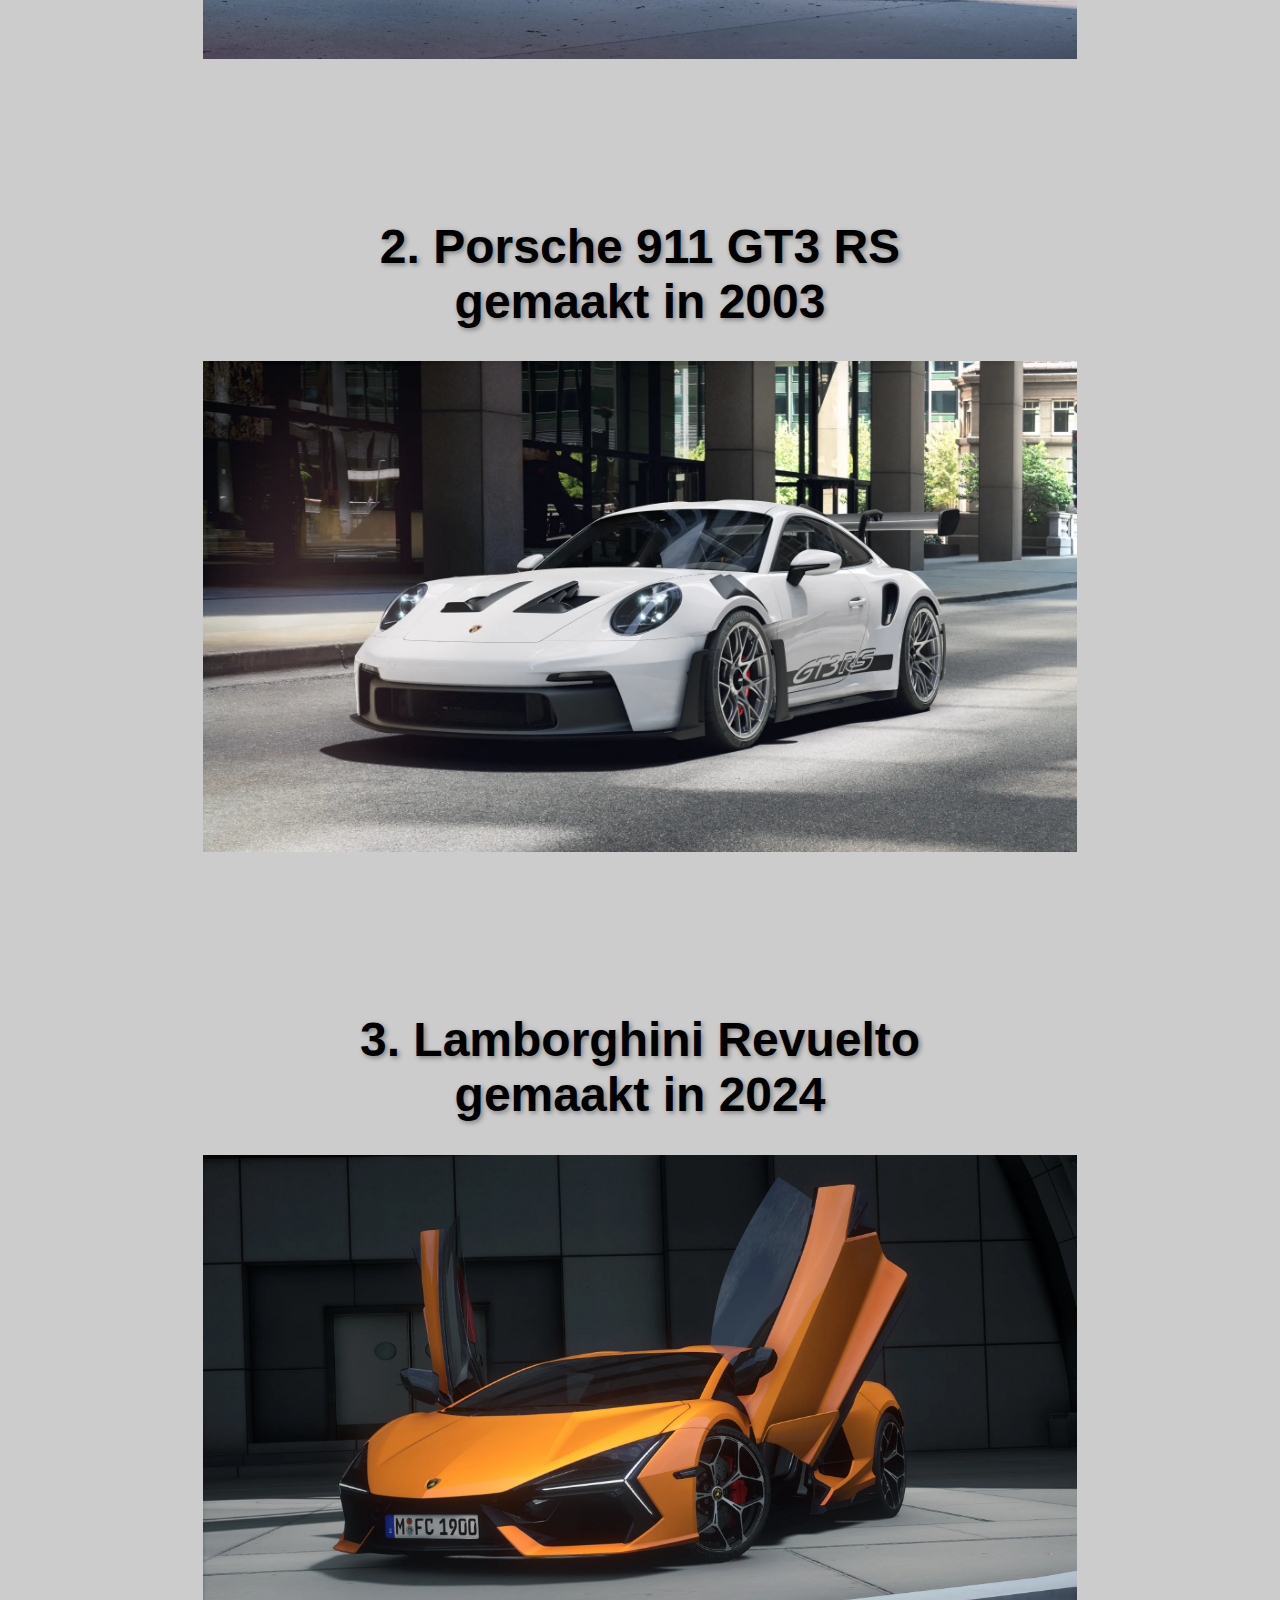
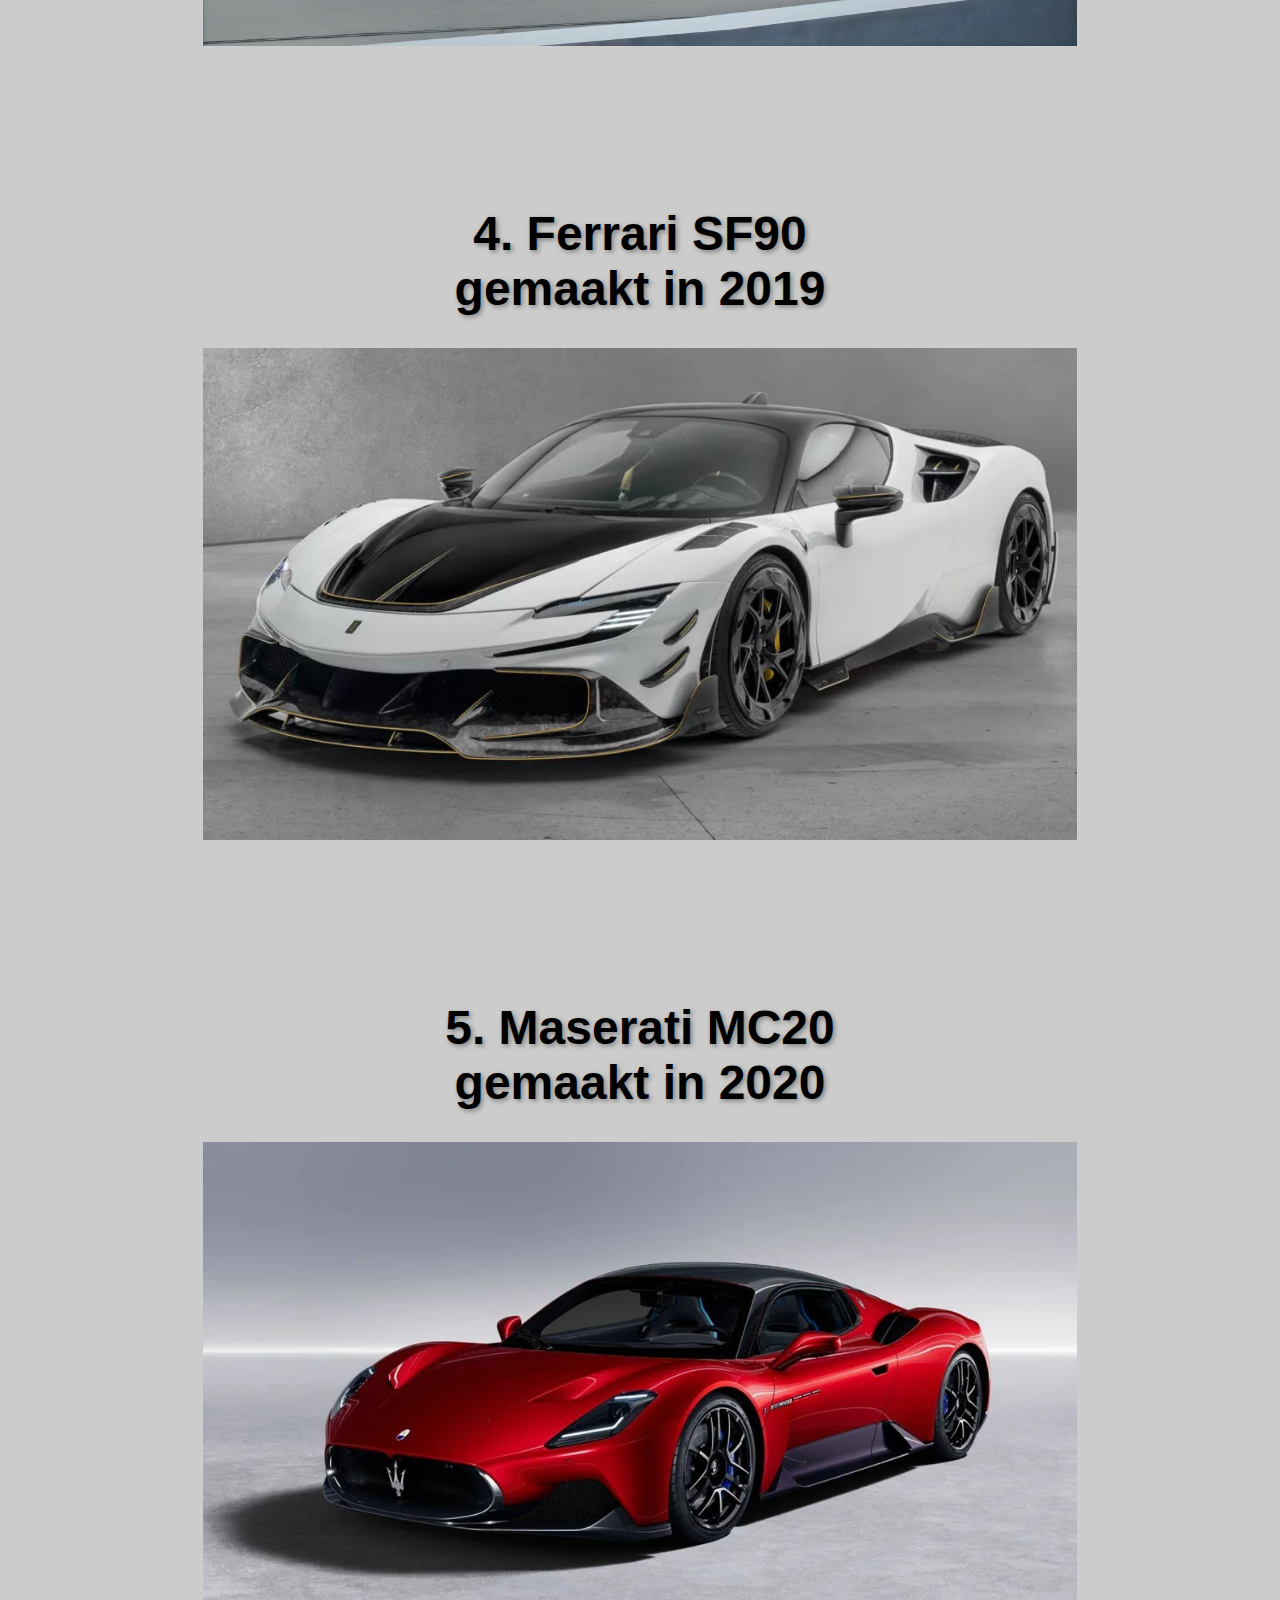
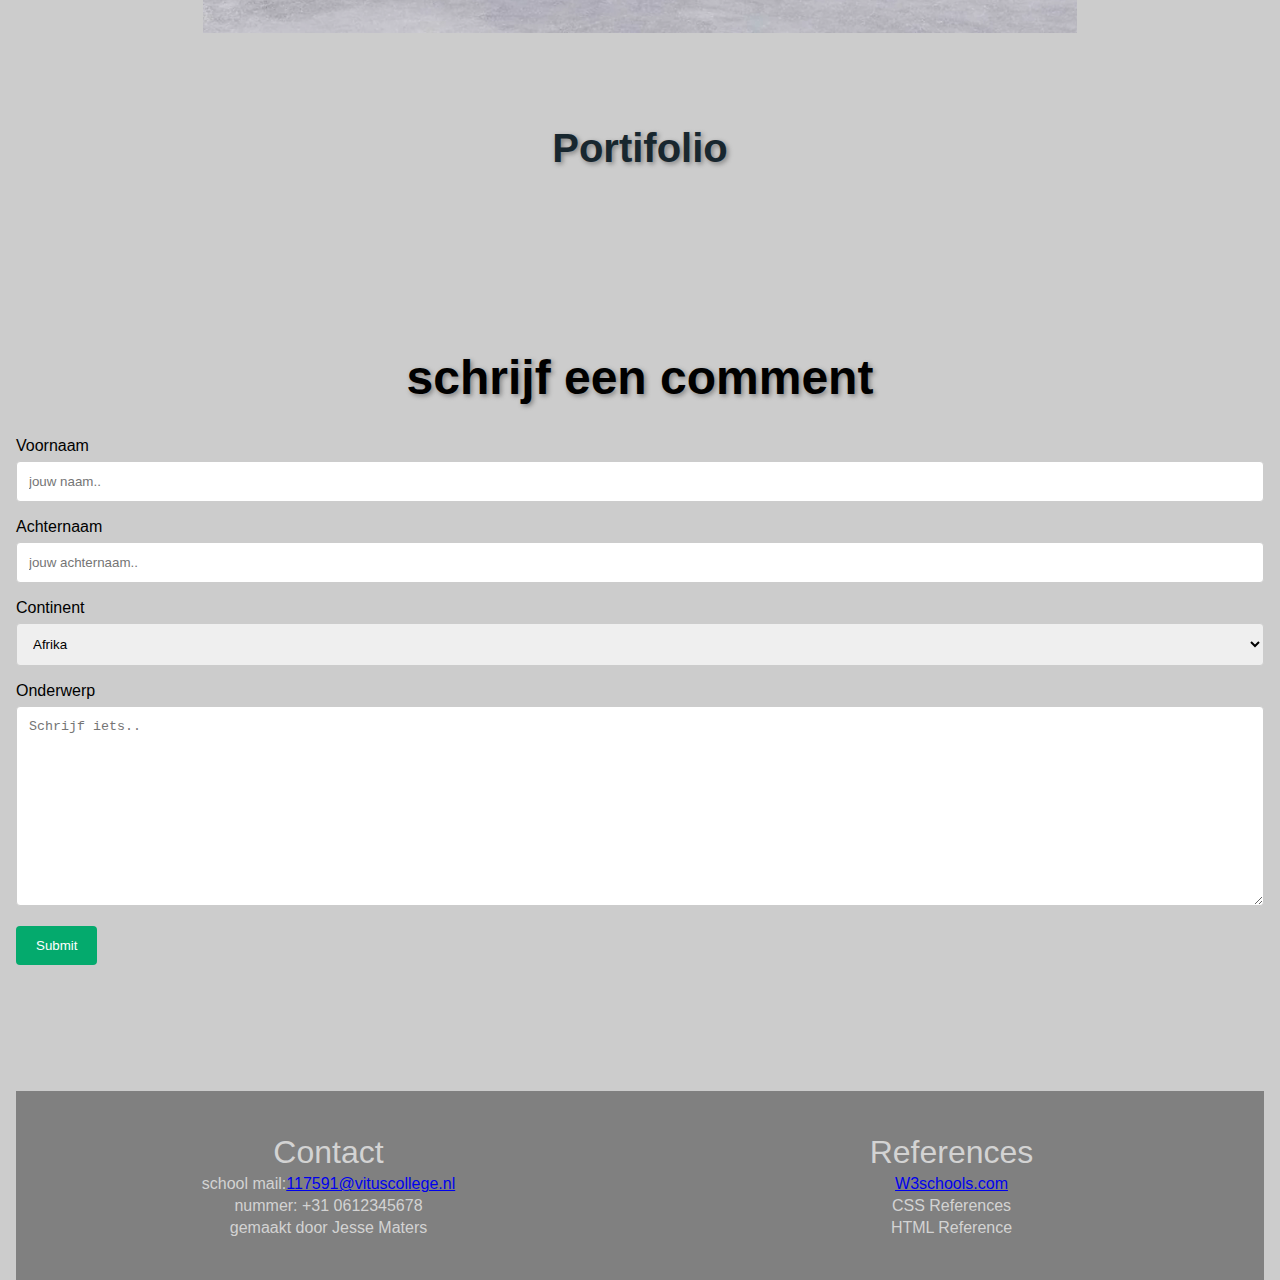
==== commit e42a0b0d: "Add files via upload" ====
--- a/index.html
+++ b/index.html
@@ -9,6 +9,11 @@
 		<h1>Top 5 Sportcars 2024</h1>
 		<p class="spacer">
 		</p>
+			<ul>
+  <li><a class="active" href="index.html">Home</a></li>
+  <li><a href="pagina7.html">Portofolio</a></li>
+  <li><a href="https://www.bbc.com/news">news</a></li>
+</ul>
         <h1>1. McLaren 750S:
 		<br>
 		gemaakt in 2023</h1>
